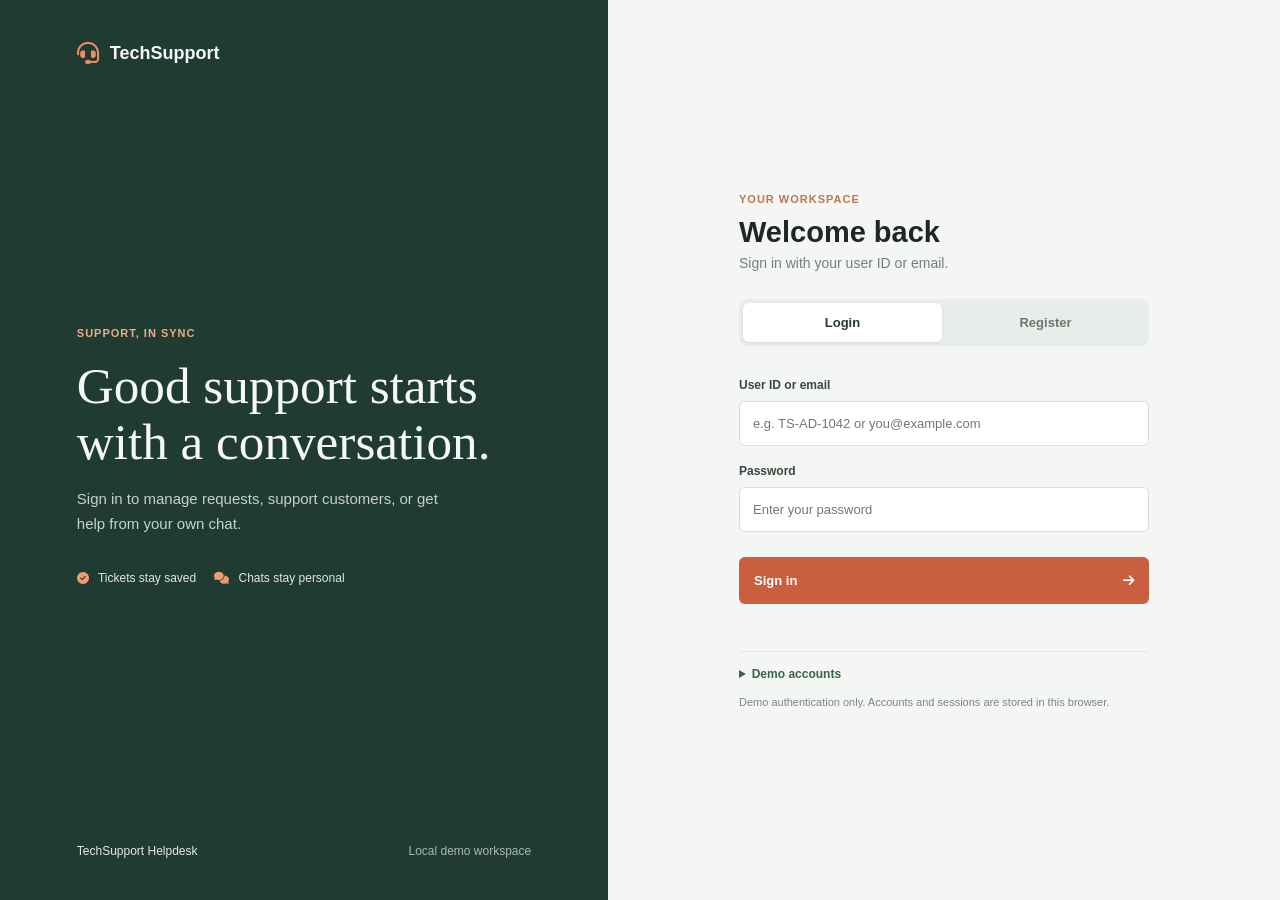
==== login.html @ 8e6c017f "Add files via upload" ====
<!DOCTYPE html>
<html lang="en">
<head>
    <meta charset="UTF-8">
    <meta name="viewport" content="width=device-width, initial-scale=1.0">
    <title>Sign in - TechSupport</title>
    <link rel="stylesheet" href="https://cdnjs.cloudflare.com/ajax/libs/font-awesome/6.5.0/css/all.min.css">
    <link rel="stylesheet" href="style.css">
</head>
<body class="auth-page">
    <main class="auth-layout">
        <section class="auth-intro">
            <a class="auth-brand" href="login.html"><i class="fa-solid fa-headset"></i> TechSupport</a>
            <div class="auth-intro-copy">
                <span class="auth-kicker">SUPPORT, IN SYNC</span>
                <h1>Good support starts with a conversation.</h1>
                <p>Sign in to manage requests, support customers, or get help from your own chat.</p>
                <div class="auth-stat-row">
                    <span><i class="fa-solid fa-circle-check"></i> Tickets stay saved</span>
                    <span><i class="fa-solid fa-comments"></i> Chats stay personal</span>
                </div>
            </div>
            <div class="auth-side-note">TechSupport Helpdesk <span>Local demo workspace</span></div>
        </section>

        <section class="auth-panel" aria-label="Account access">
            <div class="auth-form-wrap">
                <div class="auth-heading">
                    <span class="auth-kicker">YOUR WORKSPACE</span>
                    <h2 id="authTitle">Welcome back</h2>
                    <p id="authSubtitle">Sign in with your user ID or email.</p>
                </div>

                <div class="auth-tabs" role="tablist" aria-label="Account action">
                    <button type="button" class="auth-tab is-active" data-auth-mode="login" role="tab" aria-selected="true">Login</button>
                    <button type="button" class="auth-tab" data-auth-mode="register" role="tab" aria-selected="false">Register</button>
                </div>

                <form id="loginForm" class="auth-form">
                    <label for="loginIdentity">User ID or email</label>
                    <input id="loginIdentity" name="identity" autocomplete="username" placeholder="e.g. TS-AD-1042 or you@example.com" required>
                    <label for="loginPassword">Password</label>
                    <input id="loginPassword" name="password" type="password" autocomplete="current-password" placeholder="Enter your password" required>
                    <button class="auth-submit" type="submit">Sign in <i class="fa-solid fa-arrow-right"></i></button>
                </form>

                <form id="registerForm" class="auth-form" hidden>
                    <label for="registerName">Full name</label>
                    <input id="registerName" name="name" autocomplete="name" placeholder="Your name" required>
                    <label for="registerEmail">Email</label>
                    <input id="registerEmail" name="email" type="email" autocomplete="email" placeholder="you@example.com" required>
                    <label for="registerRole">Account role</label>
                    <select id="registerRole" name="role" required>
                        <option value="customer">Customer</option>
                        <option value="agent">Agent</option>
                        <option value="admin">Admin</option>
                    </select>
                    <label for="registerPassword">Password <span class="auth-hint">At least 6 characters</span></label>
                    <input id="registerPassword" name="password" type="password" autocomplete="new-password" minlength="6" placeholder="Create a password" required>
                    <button class="auth-submit" type="submit">Create account <i class="fa-solid fa-arrow-right"></i></button>
                </form>

                <p id="authFeedback" class="auth-feedback" role="status" aria-live="polite"></p>

                <details class="demo-access">
                    <summary>Demo accounts</summary>
                    <div class="demo-account-list">
                        <p><strong>Admin</strong><span>ID: TS-ADMIN · Password: admin123</span></p>
                        <p><strong>Agent</strong><span>ID: TS-AGENT · Password: agent123</span></p>
                        <p><strong>Customer</strong><span>ID: TS-CUSTOMER · Password: customer123</span></p>
                    </div>
                </details>
                <p class="auth-disclaimer">Demo authentication only. Accounts and sessions are stored in this browser.</p>
            </div>
        </section>
    </main>
    <script src="script.js"></script>
</body>
</html>
---- style.css ----
/* ================================
   BASIC RESET
================================ */

* {
    margin: 0;
    padding: 0;
    box-sizing: border-box;
}

body {
    font-family: Arial, Helvetica, sans-serif;
    background: #f7f8fa;
    color: #222;
}


/* ================================
   SIDEBAR
================================ */

.sidebar {
    position: fixed;
    left: 0;
    top: 0;
    width: 250px;
    height: 100vh;
    background: #ffffff;
    border-right: 1px solid #eeeeee;
    padding: 22px 15px;
    z-index: 1000;
}

.logo {
    display: flex;
    align-items: center;
    gap: 12px;
    padding: 5px 12px 28px;
    color: #dc2626;
    font-size: 21px;
    font-weight: bold;
}

.logo i {
    font-size: 27px;
}

.menu-title {
    font-size: 11px;
    color: #999;
    font-weight: bold;
    letter-spacing: 1px;
    padding: 12px 14px;
}

.sidebar-menu,
.sidebar .menu {
    list-style: none;
    padding: 0;
}

.sidebar-menu li,
.sidebar .menu li {
    margin: 5px 0;
}

.sidebar-menu li a,
.sidebar .menu li a,
.sidebar > a,
.sidebar-bottom a {
    text-decoration: none;
    color: #555;
    display: flex;
    align-items: center;
    gap: 13px;
    padding: 12px 14px;
    border-radius: 9px;
    font-size: 14px;
    transition: 0.3s;
}

.sidebar-menu li a i,
.sidebar .menu li a i,
.sidebar > a i,
.sidebar-bottom a i {
    width: 20px;
    text-align: center;
}

.sidebar-menu li a:hover,
.sidebar .menu li a:hover,
.sidebar > a:hover {
    background: #fee2e2;
    color: #dc2626;
}

.sidebar-menu li.active a,
.sidebar .menu li.active a,
.sidebar > a.active {
    background: #dc2626;
    color: white;
    box-shadow: 0 5px 15px rgba(220, 38, 38, 0.2);
}

.sidebar-bottom {
    position: absolute;
    bottom: 25px;
    left: 15px;
    right: 15px;
}

.sidebar-bottom a:hover {
    color: #dc2626;
    background: #fee2e2;
}

/* ================================
   MAIN CONTENT
================================ */

.main-content {
    margin-left: 250px;
    min-height: 100vh;
}


/* ================================
   TOP BAR
================================ */

.topbar {
    height: 82px;
    background: white;
    border-bottom: 1px solid #eeeeee;
    display: flex;
    justify-content: space-between;
    align-items: center;
    padding: 0 30px;
    position: sticky;
    top: 0;
    z-index: 100;
}

.page-title h1 {
    font-size: 25px;
    margin-bottom: 4px;
}

.page-title p {
    font-size: 13px;
    color: #888;
}

.topbar-right {
    display: flex;
    align-items: center;
    gap: 20px;
}

.topbar-actions {
    display: flex;
    align-items: center;
    justify-content: flex-end;
    gap: 18px;
    margin-left: auto;
}


/* Search */

.search-box {
    width: 210px;
    height: 40px;
    background: #f6f6f6;
    border-radius: 8px;
    display: flex;
    align-items: center;
    padding: 0 12px;
}

.search-box i {
    color: #999;
    font-size: 14px;
}

.search-box input {
    border: none;
    outline: none;
    background: transparent;
    width: 100%;
    padding-left: 8px;
}


/* Notification */

.notification {
    border: none;
    background: #f7f7f7;
    width: 40px;
    height: 40px;
    border-radius: 50%;
    cursor: pointer;
    position: relative;
}

.notification i {
    color: #555;
}

.notification span {
    position: absolute;
    top: -3px;
    right: -2px;
    background: #dc2626;
    color: white;
    font-size: 9px;
    width: 16px;
    height: 16px;
    border-radius: 50%;
    display: flex;
    align-items: center;
    justify-content: center;
}


/* Profile */

.profile {
    display: flex;
    align-items: center;
    gap: 10px;
}

.profile-image {
    width: 40px;
    height: 40px;
    background: #fee2e2;
    color: #dc2626;
    border-radius: 50%;
    display: flex;
    align-items: center;
    justify-content: center;
    font-weight: bold;
}

.profile-info {
    display: flex;
    flex-direction: column;
    gap: 3px;
}

.profile-info strong {
    font-size: 13px;
}

.profile-info small {
    color: #999;
}


/* ================================
   DASHBOARD
================================ */

.dashboard {
    padding: 28px 30px;
}


/* ================================
   WELCOME BANNER
================================ */

.welcome-banner {
    background: linear-gradient(135deg, #dc2626, #ef4444);
    border-radius: 15px;
    padding: 28px 30px;
    color: white;
    display: flex;
    justify-content: space-between;
    align-items: center;
    margin-bottom: 25px;
    overflow: hidden;
}

.welcome-banner h2 {
    font-size: 23px;
    margin-bottom: 8px;
}

.welcome-banner p {
    font-size: 14px;
    opacity: 0.9;
    margin-bottom: 20px;
}

.primary-btn {
    border: none;
    background: white;
    color: #dc2626;
    padding: 11px 17px;
    border-radius: 7px;
    font-weight: bold;
    cursor: pointer;
    transition: 0.3s;
}

.primary-btn:hover {
    transform: translateY(-2px);
    box-shadow: 0 5px 15px rgba(0, 0, 0, 0.15);
}

.banner-icon {
    font-size: 90px;
    opacity: 0.15;
    padding-right: 30px;
}


/* ================================
   STATISTICS CARDS
================================ */

.stats-grid {
    display: grid;
    grid-template-columns: repeat(4, 1fr);
    gap: 18px;
    margin-bottom: 25px;
}

.stat-card {
    background: white;
    border: 1px solid #eeeeee;
    border-radius: 12px;
    padding: 20px;
    display: flex;
    align-items: center;
    gap: 15px;
    transition: 0.3s;
}

.stat-card:hover {
    transform: translateY(-3px);
    box-shadow: 0 8px 20px rgba(0, 0, 0, 0.06);
}

.stat-icon {
    width: 48px;
    height: 48px;
    border-radius: 10px;
    display: flex;
    align-items: center;
    justify-content: center;
    font-size: 19px;
}

.stat-icon.red {
    background: #fee2e2;
    color: #dc2626;
}

.stat-icon.orange {
    background: #fff1e6;
    color: #f97316;
}

.stat-icon.green {
    background: #dcfce7;
    color: #16a34a;
}

.stat-icon.blue {
    background: #dbeafe;
    color: #2563eb;
}

.stat-card p {
    color: #888;
    font-size: 12px;
    margin-bottom: 5px;
}

.stat-card h3 {
    font-size: 23px;
    margin-bottom: 5px;
}

.positive {
    font-size: 10px;
    color: #16a34a;
}


/* ================================
   DASHBOARD GRID
================================ */

.dashboard-grid {
    display: grid;
    grid-template-columns: minmax(0, 1.45fr) minmax(340px, 1fr);
    gap: 20px;
    margin-bottom: 20px;
}

.bottom-grid {
    display: grid;
    grid-template-columns: repeat(2, minmax(0, 1fr));
    gap: 20px;
}


/* ================================
   CARDS
================================ */

.dashboard-card {
    min-width: 0;
    background: white;
    border: 1px solid #eeeeee;
    border-radius: 12px;
    padding: 20px;
}

.card-header {
    display: flex;
    justify-content: space-between;
    align-items: flex-start;
    margin-bottom: 20px;
}

.card-header h3 {
    font-size: 17px;
    margin-bottom: 5px;
}

.card-header p {
    color: #999;
    font-size: 12px;
}

.card-header a {
    color: #dc2626;
    text-decoration: none;
    font-size: 12px;
    font-weight: bold;
}


/* ================================
   TABLE
================================ */

.table-container {
    overflow-x: auto;
}

table {
    width: 100%;
    border-collapse: collapse;
    min-width: 600px;
}

thead {
    background: #fff7f7;
}

th {
    color: #777;
    font-size: 11px;
    text-align: left;
    padding: 12px;
}

td {
    padding: 13px 12px;
    border-bottom: 1px solid #f1f1f1;
    font-size: 12px;
}

td:first-child {
    color: #dc2626;
    font-weight: bold;
}


/* ================================
   PRIORITY
================================ */

.priority,
.status {
    padding: 5px 9px;
    border-radius: 20px;
    font-size: 10px;
    font-weight: bold;
}

.priority.high {
    background: #fee2e2;
    color: #dc2626;
}

.priority.medium {
    background: #fef3c7;
    color: #b45309;
}

.priority.critical {
    background: #fecaca;
    color: #991b1b;
}

.priority.low {
    background: #dcfce7;
    color: #15803d;
}


/* ================================
   STATUS
================================ */

.status.new {
    background: #dbeafe;
    color: #2563eb;
}

.status.progress {
    background: #fff1e6;
    color: #ea580c;
}

.status.waiting {
    background: #fef3c7;
    color: #a16207;
}

.status.resolved {
    background: #dcfce7;
    color: #15803d;
}


/* ================================
   TICKET SUMMARY
================================ */

.summary {
    margin-top: 10px;
}

.summary-item {
    display: flex;
    justify-content: space-between;
    align-items: center;
    font-size: 12px;
    margin-bottom: 8px;
}

.summary-item span {
    color: #666;
}

.summary-item i {
    font-size: 7px;
    color: #dc2626;
    margin-right: 5px;
}

.summary-item strong {
    font-size: 12px;
}

.progress-bar {
    width: 100%;
    height: 7px;
    background: #f1f1f1;
    border-radius: 10px;
    margin-bottom: 18px;
    overflow: hidden;
}

.progress {
    height: 100%;
    border-radius: 10px;
}

.new-progress {
    width: 20%;
    background: #2563eb;
}

.progress-work {
    width: 35%;
    background: #f97316;
}

.progress-wait {
    width: 18%;
    background: #eab308;
}

.progress-resolved {
    width: 80%;
    background: #16a34a;
}


/* ================================
   QUICK ACTIONS
================================ */

.quick-actions {
    display: grid;
    grid-template-columns: repeat(4, 1fr);
    gap: 12px;
}

.quick-actions button {
    background: #fff7f7;
    border: 1px solid #fee2e2;
    border-radius: 9px;
    padding: 17px 10px;
    cursor: pointer;
    color: #444;
    transition: 0.3s;
}

.quick-actions button i {
    display: block;
    color: #dc2626;
    font-size: 19px;
    margin-bottom: 9px;
}

.quick-actions button span {
    font-size: 11px;
}

.quick-actions button:hover {
    background: #dc2626;
    color: white;
    transform: translateY(-2px);
}

.quick-actions button:hover i {
    color: white;
}


/* ================================
   PERFORMANCE
================================ */

.performance {
    display: flex;
    flex-direction: column;
    gap: 15px;
}

.performance-item {
    display: flex;
    justify-content: space-between;
    align-items: center;
    padding-bottom: 12px;
    border-bottom: 1px solid #eeeeee;
}

.performance-item span {
    color: #777;
    font-size: 12px;
}

.performance-item strong {
    color: #dc2626;
    font-size: 17px;
}


/* ================================
   RESPONSIVE DESIGN
================================ */

@media (max-width: 1100px) {

    .stats-grid {
        grid-template-columns: repeat(2, 1fr);
    }

    .dashboard-grid {
        grid-template-columns: 1fr;
    }

    .bottom-grid {
        grid-template-columns: 1fr;
    }
}


@media (max-width: 800px) {

    .sidebar {
        width: 70px;
        padding: 20px 8px;
    }

    .logo span,
    .menu-title,
    .sidebar-menu span,
    .sidebar .menu span,
    .sidebar-bottom span {
        display: none;
    }

    .sidebar-menu span,
    .sidebar .menu span,
    .sidebar-bottom span { display: none; }

    .sidebar > a {
        justify-content: center;
        padding: 13px;
        font-size: 0;
    }

    .sidebar > a i { font-size: 14px; }

    .logo {
        justify-content: center;
        padding: 5px 0 25px;
    }

    .sidebar-menu li a,
    .sidebar .menu li a,
    .sidebar-bottom a {
        justify-content: center;
        padding: 13px;
    }

    .main-content {
        margin-left: 70px;
    }

    .topbar {
        padding: 0 15px;
    }

    .profile-info {
        display: none;
    }

    .search-box {
        width: 150px;
    }

    .dashboard {
        padding: 20px 15px;
    }

    .welcome-banner {
        padding: 22px;
    }

    .banner-icon {
        display: none;
    }
}


@media (max-width: 600px) {

    .topbar {
        height: auto;
        padding: 15px;
        gap: 10px;
        flex-wrap: wrap;
    }

    .topbar-right {
        width: 100%;
    }

    .search-box {
        flex: 1;
    }

    .stats-grid {
        grid-template-columns: 1fr;
    }

    .welcome-banner h2 {
        font-size: 19px;
    }

    .quick-actions {
        grid-template-columns: repeat(2, 1fr);
    }
}
/* CREATE TICKET POPUP */

.ticket-modal {
    position: fixed;
    top: 0;
    left: 0;
    width: 100%;
    height: 100%;

    background: rgba(0, 0, 0, 0.5);

    display: flex;
    justify-content: center;
    align-items: center;

    z-index: 9999;
}

.ticket-box {
    background: white;
    width: 650px;
    max-width: 90%;
    max-height: 90vh;

    overflow-y: auto;

    padding: 25px;
    border-radius: 15px;

    box-shadow: 0 15px 40px rgba(0, 0, 0, 0.25);
}

.ticket-header {
    display: flex;
    justify-content: space-between;
    align-items: center;

    margin-bottom: 20px;
}

.ticket-header h2 {
    margin: 0;
    color: #222;
}

.ticket-header p {
    margin-top: 5px;
    color: #888;
    font-size: 13px;
}

.close-btn {
    width: 35px;
    height: 35px;

    border: none;
    border-radius: 50%;

    background: #fee2e2;
    color: #dc2626;

    font-size: 22px;
    cursor: pointer;
}

.form-row {
    display: grid;
    grid-template-columns: 1fr 1fr;
    gap: 15px;
}

.form-group {
    margin-bottom: 16px;
}

.form-group label {
    display: block;

    margin-bottom: 6px;

    font-size: 13px;
    font-weight: bold;
    color: #444;
}

.form-group input,
.form-group select,
.form-group textarea {
    width: 100%;

    padding: 11px;

    border: 1px solid #ddd;
    border-radius: 7px;

    font-family: Arial, sans-serif;
    font-size: 13px;

    outline: none;
}

.form-group input:focus,
.form-group select:focus,
.form-group textarea:focus {
    border-color: #dc2626;
}

.form-group textarea {
    resize: vertical;
}

.form-actions {
    display: flex;
    justify-content: flex-end;
    gap: 10px;
}

.cancel-btn {
    border: none;
    background: #eee;

    padding: 11px 18px;
    border-radius: 7px;

    cursor: pointer;
}

.submit-btn {
    border: none;
    background: #dc2626;
    color: white;

    padding: 11px 18px;
    border-radius: 7px;

    cursor: pointer;
    font-weight: bold;
}

.submit-btn:hover {
    background: #b91c1c;
}

@media (max-width: 600px) {

    .form-row {
        grid-template-columns: 1fr;
    }

    .ticket-box {
        padding: 18px;
    }
}
/* ============================= */
/* TICKETS PAGE FIX */
/* ============================= */

/* Topbar */

.topbar {
    display: flex;
    justify-content: space-between;
    align-items: center;
    margin-bottom: 25px;
}

.topbar h2 {
    margin: 0;
    font-size: 28px;
}

.topbar h1 {
    margin: 0 0 4px;
    font-size: 25px;
    font-weight: 600;
}

.topbar p {
    margin-top: 5px;
    color: #777;
}


/* Create Ticket Button */

.create-ticket-btn {
    background: #e63946;
    color: white;
    border: none;
    padding: 12px 20px;
    border-radius: 8px;
    cursor: pointer;
    font-size: 14px;
    font-weight: 600;
}

.create-ticket-btn:hover {
    background: #c92f3b;
}


/* Ticket Table */

.table-container {
    width: 100%;
    overflow-x: auto;
}

.table-container table {
    width: 100%;
    min-width: 850px;
    border-collapse: collapse;
}

.table-container th {
    text-align: left;
    padding: 15px;
    color: #666;
    font-size: 13px;
    border-bottom: 1px solid #eee;
}

.table-container td {
    padding: 16px 15px;
    border-bottom: 1px solid #eee;
    font-size: 14px;
}

.table-container tbody tr:hover {
    background: #fafafa;
}


/* Priority */

.priority {
    font-weight: 600;
}

.priority.critical {
    color: #d00000;
}

.priority.high {
    color: #e63946;
}

.priority.medium {
    color: #e6a700;
}

.priority.low {
    color: #3498db;
}

.priority.informational {
    color: #777;
}


/* Status */

.status {
    font-weight: 600;
}

.status.new {
    color: #2980b9;
}

.status.in-progress {
    color: #e67e22;
}

.status.resolved {
    color: #27ae60;
}


/* Filter */

#statusFilter {
    padding: 9px 12px;
    border: 1px solid #ddd;
    border-radius: 6px;
    background: white;
    cursor: pointer;
}
/* Ticket Actions */

.ticket-actions {
    display: flex;
    gap: 7px;
}

.ticket-actions button {
    width: 32px;
    height: 32px;
    border: none;
    border-radius: 6px;
    cursor: pointer;
    background: #f5f5f5;
    transition: 0.2s;
}

.view-btn {
    color: #3498db;
}

.status-btn {
    color: #e67e22;
}

.delete-btn {
    color: #e63946;
}

.ticket-actions button:hover {
    transform: translateY(-2px);
    background: #eeeeee;
}
/* ============================= */
/* LIVE CHAT */
/* ============================= */

.chat-agent {
    display: inline-flex;
    align-items: center;
    gap: 7px;
    padding: 8px 11px;
    border: 1px solid #dce9df;
    border-radius: 6px;
    background: #f5faf6;
    color: #27ae60;
    font-size: 12px;
    font-weight: 600;
    line-height: 1;
    white-space: nowrap;
}

.chat-agent i {
    font-size: 8px;
}


/* Main Chat */

.chat-container {
    display: flex;
    height: 650px;
    background: white;
    border-radius: 12px;
    overflow: hidden;
    box-shadow: 0 3px 15px rgba(0, 0, 0, 0.06);
}


/* Users */

.chat-users {
    width: 280px;
    border-right: 1px solid #eee;
    background: #fafafa;
    overflow-y: auto;
}

.chat-users-header {
    padding: 20px;
    border-bottom: 1px solid #eee;
}

.chat-users-header h3 {
    margin: 0;
}


.chat-user {
    display: flex;
    align-items: center;
    gap: 12px;
    padding: 16px;
    cursor: pointer;
    border-bottom: 1px solid #eee;
}

.chat-user:hover {
    background: #fff0f0;
}

.active-user {
    background: #ffe9e9;
    border-left: 4px solid #e63946;
}


/* Avatar */

.user-avatar {
    width: 42px;
    height: 42px;
    border-radius: 50%;
    background: #e63946;
    color: white;
    display: flex;
    align-items: center;
    justify-content: center;
    font-weight: bold;
}

.chat-user p {
    margin: 4px 0 0;
    color: #777;
    font-size: 13px;
    overflow: hidden;
    text-overflow: ellipsis;
    white-space: nowrap;
}

.chat-user > div:last-child {
    min-width: 0;
}

.chat-user p.has-unread {
    color: #e63946;
    font-weight: 600;
}


/* Chat Window */

.chat-window {
    flex: 1;
    display: flex;
    flex-direction: column;
}

.chat-header {
    padding: 15px 20px;
    border-bottom: 1px solid #eee;
}

.chat-person {
    display: flex;
    align-items: center;
    gap: 12px;
}

.chat-person p {
    margin: 4px 0 0;
    color: #27ae60;
    font-size: 13px;
}

.ai-agent-badge {
    display: inline-block;
    margin-left: 8px;
    padding: 3px 7px;
    border-radius: 10px;
    background: #e8f7ee;
    color: #218c50;
    font-size: 10px;
    font-weight: 600;
}

.online-dot {
    display: inline-block;
    width: 7px;
    height: 7px;
    background: #27ae60;
    border-radius: 50%;
}


/* Messages */

.messages {
    flex: 1;
    padding: 25px;
    overflow-y: auto;
    background: #f8f9fa;
}

.chat-empty-state {
    margin: 0;
    color: #777;
    text-align: center;
}

.chat-customer-mode .chat-users {
    display: none;
}

.chat-customer-mode .chat-window {
    min-width: 0;
}

.current-user-chip {
    display: flex;
    align-items: center;
    gap: 9px;
    padding: 7px 11px;
    border: 1px solid #e7e9e8;
    border-radius: 8px;
    background: #fff;
    font-size: 12px;
}

.current-user-chip strong {
    color: #222;
}

.current-user-chip span {
    color: #728078;
    text-transform: capitalize;
}

.chat-customer-mode .chat-input-area {
    border-top-color: #e1e8e4;
}

/* Authentication */

.auth-page {
    min-height: 100vh;
    background: #f4f6f3;
    color: #1d2823;
}

.auth-layout {
    min-height: 100vh;
    display: grid;
    grid-template-columns: minmax(340px, 0.95fr) minmax(420px, 1.05fr);
}

.auth-intro {
    display: flex;
    flex-direction: column;
    justify-content: space-between;
    min-height: 100vh;
    padding: 42px clamp(32px, 6vw, 92px);
    color: #f5f7f2;
    background: #203c32;
}

.auth-brand {
    display: inline-flex;
    align-items: center;
    gap: 11px;
    width: fit-content;
    color: inherit;
    font-size: 18px;
    font-weight: 700;
    text-decoration: none;
}

.auth-brand i {
    color: #ef8a61;
    font-size: 22px;
}

.auth-intro-copy {
    max-width: 490px;
    padding: 60px 0;
}

.auth-kicker {
    color: #be7655;
    font-size: 11px;
    font-weight: 700;
    letter-spacing: 1px;
}

.auth-intro .auth-kicker {
    color: #edab88;
}

.auth-intro h1 {
    margin: 17px 0;
    font-family: Georgia, "Times New Roman", serif;
    font-size: clamp(38px, 4vw, 58px);
    font-weight: 500;
    line-height: 1.08;
}

.auth-intro-copy > p {
    max-width: 390px;
    color: #c6d2cb;
    font-size: 15px;
    line-height: 1.7;
}

.auth-stat-row {
    display: flex;
    flex-wrap: wrap;
    gap: 18px;
    margin-top: 34px;
    color: #e0e8e3;
    font-size: 12px;
}

.auth-stat-row i {
    margin-right: 6px;
    color: #ef9b70;
}

.auth-side-note {
    display: flex;
    justify-content: space-between;
    gap: 18px;
    color: #e3e9e5;
    font-size: 12px;
}

.auth-side-note span {
    color: #a9b9b0;
}

.auth-panel {
    display: flex;
    justify-content: center;
    align-items: center;
    padding: 48px 30px;
}

.auth-form-wrap {
    width: min(100%, 410px);
}

.auth-heading h2 {
    margin: 9px 0 6px;
    font-size: 29px;
}

.auth-heading p {
    color: #738078;
    font-size: 14px;
}

.auth-tabs {
    display: grid;
    grid-template-columns: 1fr 1fr;
    gap: 4px;
    margin: 28px 0 23px;
    padding: 4px;
    border-radius: 8px;
    background: #e9ede9;
}

.auth-tab {
    min-height: 39px;
    border: 0;
    border-radius: 6px;
    background: transparent;
    color: #69776e;
    font: inherit;
    font-size: 13px;
    font-weight: 600;
    cursor: pointer;
}

.auth-tab.is-active {
    background: #fff;
    color: #203c32;
    box-shadow: 0 1px 3px rgba(20, 40, 30, 0.1);
}

.auth-form {
    display: grid;
    gap: 9px;
}

.auth-form[hidden] {
    display: none;
}

.auth-form label {
    margin-top: 9px;
    color: #39483f;
    font-size: 12px;
    font-weight: 600;
}

.auth-hint {
    float: right;
    color: #829087;
    font-size: 11px;
    font-weight: 400;
}

.auth-form input,
.auth-form select {
    width: 100%;
    min-height: 45px;
    padding: 0 13px;
    border: 1px solid #d9dfda;
    border-radius: 6px;
    outline: none;
    background: #fff;
    color: #202b25;
    font: inherit;
    font-size: 13px;
}

.auth-form input:focus,
.auth-form select:focus {
    border-color: #4d7660;
    box-shadow: 0 0 0 3px rgba(77, 118, 96, 0.13);
}

.auth-submit {
    display: flex;
    align-items: center;
    justify-content: space-between;
    min-height: 47px;
    margin-top: 16px;
    padding: 0 15px;
    border: 0;
    border-radius: 6px;
    background: #c95f3f;
    color: #fff;
    font: inherit;
    font-size: 13px;
    font-weight: 700;
    cursor: pointer;
}

.auth-submit:hover {
    background: #b64f33;
}

.auth-feedback {
    min-height: 20px;
    margin-top: 10px;
    color: #b74632;
    font-size: 12px;
    line-height: 1.5;
}

.auth-feedback.is-success {
    color: #32714c;
}

.demo-access {
    margin-top: 17px;
    padding-top: 15px;
    border-top: 1px solid #e3e8e4;
    color: #46554c;
    font-size: 12px;
}

.demo-access summary {
    width: fit-content;
    color: #39634c;
    font-weight: 700;
    cursor: pointer;
}

.demo-account-list {
    display: grid;
    gap: 7px;
    margin-top: 12px;
}

.demo-account-list p {
    display: grid;
    gap: 3px;
}

.demo-account-list span,
.auth-disclaimer {
    color: #7a877f;
    font-size: 11px;
}

.auth-disclaimer {
    margin-top: 13px;
    line-height: 1.5;
}

.customer-portal-page {
    background: #f4f6f3;
}

.customer-portal-logo {
    text-decoration: none;
}

.customer-portal-main {
    min-height: 100vh;
}

.customer-portal-topbar {
    padding: 0 34px;
}

.customer-portal-topbar h1 {
    margin: 0 0 4px;
    font-size: 23px;
}

.customer-portal-topbar p {
    color: #78847d;
    font-size: 12px;
}

.customer-portal-profile .profile-image {
    background: #e5eee7;
    color: #2c6848;
}

.customer-portal-content {
    width: min(1200px, 100%);
    margin: 0 auto;
    padding: 30px 34px 48px;
}

.portal-welcome {
    display: flex;
    align-items: center;
    justify-content: space-between;
    gap: 24px;
    padding: 25px 28px;
    border-left: 4px solid #d56b47;
    background: #fff;
}

.portal-welcome h2 {
    margin: 8px 0 5px;
    font-family: Georgia, "Times New Roman", serif;
    font-size: 28px;
    font-weight: 500;
}

.portal-welcome p {
    color: #718077;
    font-size: 13px;
}

.portal-chat-link,
.portal-submit {
    display: inline-flex;
    align-items: center;
    justify-content: center;
    gap: 9px;
    min-height: 42px;
    padding: 0 15px;
    border: 0;
    border-radius: 6px;
    background: #c95f3f;
    color: #fff;
    font: inherit;
    font-size: 12px;
    font-weight: 700;
    text-decoration: none;
    cursor: pointer;
}

.portal-chat-link:hover,
.portal-submit:hover {
    background: #b64f33;
}

.portal-stats {
    display: grid;
    grid-template-columns: repeat(3, minmax(0, 1fr));
    gap: 14px;
    margin: 18px 0 26px;
}

.portal-stat {
    position: relative;
    display: grid;
    gap: 12px;
    min-height: 105px;
    padding: 17px 19px;
    border: 1px solid #e5e9e5;
    border-radius: 7px;
    background: #fff;
}

.portal-stat span {
    color: #77847b;
    font-size: 12px;
}

.portal-stat strong {
    font-size: 25px;
    line-height: 1;
}

.portal-stat i {
    position: absolute;
    top: 18px;
    right: 19px;
    color: #b8c8bd;
    font-size: 17px;
}

.portal-section {
    min-width: 0;
    padding: 21px;
    border: 1px solid #e5e9e5;
    border-radius: 7px;
    background: #fff;
    scroll-margin-top: 100px;
}

.portal-section-heading {
    display: flex;
    align-items: center;
    justify-content: space-between;
    margin-bottom: 17px;
}

.portal-section-heading h2 {
    margin: 0 0 4px;
    font-size: 16px;
}

.portal-section-heading p {
    color: #829087;
    font-size: 11px;
}

.portal-table-wrap {
    overflow-x: auto;
}

.portal-table {
    width: 100%;
    border-collapse: collapse;
    text-align: left;
}

.portal-table th,
.portal-table td {
    padding: 12px 10px;
    border-bottom: 1px solid #edf0ed;
    font-size: 12px;
    white-space: nowrap;
}

.portal-table th {
    color: #748178;
    font-size: 10px;
    font-weight: 700;
    text-transform: uppercase;
}

.portal-table td:first-child {
    color: #2c6848;
    font-weight: 700;
}

.portal-empty {
    padding: 20px 0 3px;
    color: #7a877f;
    font-size: 12px;
}

.portal-lower-grid {
    display: grid;
    grid-template-columns: minmax(0, 1.1fr) minmax(270px, 0.9fr);
    align-items: start;
    gap: 18px;
    margin-top: 18px;
}

.portal-feedback-form {
    display: grid;
    gap: 8px;
}

.portal-feedback-form label {
    margin-top: 5px;
    color: #46564b;
    font-size: 11px;
    font-weight: 700;
}

.portal-feedback-form select,
.portal-feedback-form input,
.portal-feedback-form textarea {
    width: 100%;
    padding: 10px 11px;
    border: 1px solid #dce3dd;
    border-radius: 5px;
    background: #fff;
    color: #27352c;
    font: inherit;
    font-size: 12px;
}

.portal-feedback-form textarea {
    resize: vertical;
}

.portal-ticket-form {
    grid-template-columns: repeat(2, minmax(0, 1fr));
    column-gap: 16px;
}

.portal-ticket-form label[for="customerTicketSubject"],
.portal-ticket-form #customerTicketSubject,
.portal-ticket-form label[for="customerTicketDescription"],
.portal-ticket-form #customerTicketDescription,
.portal-ticket-form .portal-submit,
.portal-ticket-form .portal-feedback-status {
    grid-column: 1 / -1;
}

.portal-ticket-form .portal-feedback-status {
    margin: 0;
}

.portal-submit {
    justify-self: start;
    margin-top: 6px;
}

.portal-feedback-status {
    min-height: 16px;
    color: #32714c;
    font-size: 11px;
}

.portal-feedback-history {
    margin-top: 14px;
    padding-top: 14px;
    border-top: 1px solid #edf0ed;
}

.portal-feedback-history h3 {
    margin: 0 0 9px;
    font-size: 12px;
}

.portal-feedback-item {
    padding: 9px 0;
    border-bottom: 1px solid #edf0ed;
}

.portal-feedback-item p {
    color: #59685e;
    font-size: 11px;
    line-height: 1.5;
    overflow-wrap: anywhere;
}

.portal-feedback-item span {
    display: block;
    margin-top: 4px;
    color: #8b968f;
    font-size: 10px;
}

.portal-profile-details {
    margin: 0;
}

.portal-profile-details div {
    display: grid;
    grid-template-columns: 100px minmax(0, 1fr);
    gap: 10px;
    padding: 12px 0;
    border-bottom: 1px solid #edf0ed;
}

.portal-profile-details dt {
    color: #829087;
    font-size: 11px;
}

.portal-profile-details dd {
    margin: 0;
    color: #2d3c32;
    font-size: 12px;
    overflow-wrap: anywhere;
}

.portal-knowledge-link {
    display: flex;
    align-items: center;
    gap: 12px;
    margin-top: 20px;
    padding: 13px;
    border-radius: 6px;
    background: #eef4ef;
    color: #34664b;
    text-decoration: none;
}

.portal-knowledge-link > span {
    display: grid;
    flex: 1;
    gap: 3px;
}

.portal-knowledge-link strong {
    font-size: 12px;
}

.portal-knowledge-link small {
    color: #75857a;
    font-size: 10px;
}

@media (max-width: 850px) {
    .customer-portal-main {
        margin-left: 0;
        padding-top: 72px;
    }

    .customer-portal-page .sidebar {
        right: 0;
        width: auto;
        height: 62px;
        padding: 8px 12px;
        overflow-x: auto;
        overflow-y: hidden;
        border-right: 0;
        border-bottom: 1px solid #e8ece8;
    }

    .customer-portal-logo,
    .customer-portal-page .menu-title,
    .customer-portal-page .sidebar-bottom {
        display: none;
    }

    .customer-portal-menu {
        display: flex;
        width: max-content;
        gap: 4px;
    }

    .customer-portal-menu li {
        margin: 0 !important;
    }

    .customer-portal-menu a {
        gap: 7px !important;
        padding: 11px 9px !important;
        white-space: nowrap;
        font-size: 11px !important;
    }

    .customer-portal-menu a i {
        width: auto !important;
    }
}

@media (max-width: 620px) {
    .customer-portal-topbar {
        height: auto;
        min-height: 74px;
        padding: 12px 16px;
    }

    .customer-portal-topbar h1 {
        font-size: 19px;
    }

    .customer-portal-profile .profile-info {
        display: none;
    }

    .customer-portal-content {
        padding: 18px 14px 30px;
    }

    .portal-welcome {
        align-items: flex-start;
        flex-direction: column;
        padding: 20px;
    }

    .portal-welcome h2 {
        font-size: 24px;
    }

    .portal-stats {
        gap: 8px;
    }

    .portal-stat {
        min-height: 93px;
        padding: 13px 11px;
    }

    .portal-stat span {
        font-size: 10px;
    }

    .portal-stat strong {
        font-size: 21px;
    }

    .portal-stat i {
        top: 13px;
        right: 11px;
        font-size: 14px;
    }

    .portal-section {
        padding: 16px 13px;
    }

    .portal-lower-grid {
        grid-template-columns: minmax(0, 1fr);
    }

    .portal-ticket-form {
        grid-template-columns: minmax(0, 1fr);
    }

    .portal-ticket-form > * {
        grid-column: 1 / -1;
    }
}

@media (max-width: 760px) {
    .auth-layout {
        grid-template-columns: 1fr;
    }

    .auth-intro {
        min-height: auto;
        padding: 25px 24px 22px;
    }

    .auth-intro-copy {
        padding: 46px 0 27px;
    }

    .auth-intro h1 {
        max-width: 470px;
        font-size: 39px;
    }

    .auth-stat-row,
    .auth-side-note {
        display: none;
    }

    .auth-panel {
        align-items: flex-start;
        padding: 33px 24px 45px;
    }
}

.message {
    position: relative;
    max-width: 65%;
    padding: 12px 15px;
    margin-bottom: 15px;
    border-radius: 12px;
}

.message p {
    margin: 0;
    line-height: 1.5;
}

.message span {
    display: block;
    font-size: 11px;
    margin-top: 6px;
    opacity: 0.7;
}

.message-delete {
    position: absolute;
    top: 5px;
    right: 6px;
    display: none;
    align-items: center;
    gap: 5px;
    padding: 5px 7px;
    border: 0;
    border-radius: 5px;
    background: rgba(255, 255, 255, 0.94);
    color: #a52f2f;
    font: inherit;
    font-size: 11px;
    cursor: pointer;
}

.message.is-selected .message-delete {
    display: inline-flex;
}

.message-delete:hover,
.message-delete:focus-visible {
    background: #fff;
    color: #751f1f;
    outline: 2px solid rgba(117, 31, 31, 0.2);
}

.customer-message {
    background: white;
    margin-right: auto;
    border: 1px solid #eee;
}

.agent-message {
    background: #e63946;
    color: white;
    margin-left: auto;
}


/* Input */

.chat-input-area {
    display: flex;
    gap: 10px;
    padding: 15px;
    border-top: 1px solid #eee;
    background: white;
}

.chat-input-area input {
    flex: 1;
    padding: 12px 15px;
    border: 1px solid #ddd;
    border-radius: 8px;
    outline: none;
}

.chat-input-area input:focus {
    border-color: #e63946;
}

.chat-input-area input:disabled,
.chat-input-area button:disabled {
    cursor: not-allowed;
    opacity: 0.65;
}

.chat-input-area button {
    width: 48px;
    border: none;
    border-radius: 8px;
    background: #e63946;
    color: white;
    cursor: pointer;
}

.chat-input-area button:hover {
    background: #c92f3b;
}

.notification-toast {
    position: fixed;
    top: 96px;
    right: 30px;
    z-index: 2000;
    display: flex;
    flex-direction: column;
    gap: 5px;
    min-width: 245px;
    padding: 14px 16px;
    background: white;
    border: 1px solid #f0d5d5;
    border-left: 4px solid #dc2626;
    border-radius: 8px;
    box-shadow: 0 8px 24px rgba(0, 0, 0, 0.12);
}

.notification-toast strong {
    color: #222;
    font-size: 13px;
}

.notification-toast span {
    color: #777;
    font-size: 12px;
}


/* Mobile */

@media (max-width: 768px) {

    .chat-users {
        width: 220px;
    }

    .message {
        max-width: 80%;
    }
}
/* ================================
   KNOWLEDGE BASE
================================ */

.knowledge-search {
    margin: 25px 0;
    width: 100%;
    max-width: 650px;
    position: relative;
}

.knowledge-search i {
    position: absolute;
    left: 18px;
    top: 50%;
    transform: translateY(-50%);
    color: #777;
}

.knowledge-search input {
    width: 100%;
    padding: 14px 20px 14px 48px;
    border: 1px solid #ddd;
    border-radius: 10px;
    font-size: 15px;
    outline: none;
    box-sizing: border-box;
}

.knowledge-search input:focus {
    border-color: #e74c3c;
    box-shadow: 0 0 0 3px rgba(231, 76, 60, 0.1);
}

/* Category Cards */

.knowledge-categories {
    display: grid;
    grid-template-columns: repeat(3, 1fr);
    gap: 20px;
    margin-bottom: 25px;
}

.knowledge-card {
    background: white;
    border: 1px solid #eee;
    border-radius: 12px;
    padding: 22px;
    cursor: pointer;
    transition: 0.3s;
}

.knowledge-card:hover {
    transform: translateY(-4px);
    box-shadow: 0 8px 20px rgba(0, 0, 0, 0.08);
    border-color: #e74c3c;
}

.knowledge-icon {
    width: 45px;
    height: 45px;
    background: #fff0ed;
    color: #e74c3c;
    border-radius: 10px;
    display: flex;
    align-items: center;
    justify-content: center;
    font-size: 20px;
    margin-bottom: 15px;
}

.knowledge-card h3 {
    margin: 0 0 8px;
    font-size: 18px;
}

.knowledge-card p {
    margin: 0;
    color: #777;
    font-size: 14px;
    line-height: 1.5;
}

/* Popular Solutions */

.article-list {
    display: flex;
    flex-direction: column;
    gap: 12px;
}

.article-item {
    display: flex;
    align-items: center;
    gap: 15px;
    padding: 15px;
    border: 1px solid #eee;
    border-radius: 10px;
    cursor: pointer;
    transition: 0.3s;
}

.article-item:hover {
    background: #fff7f5;
    border-color: #e74c3c;
}

.article-item > i {
    font-size: 20px;
    color: #e74c3c;
    width: 30px;
    text-align: center;
}

.article-item h4 {
    margin: 0 0 5px;
    font-size: 15px;
}

.article-item p {
    margin: 0;
    color: #777;
    font-size: 13px;
}

/* Article Box */

#articleBox {
    margin-top: 25px;
    line-height: 1.6;
}

#articleBox h3 {
    margin-bottom: 10px;
}

#articleBox p {
    color: #666;
}

/* Responsive */

@media (max-width: 900px) {
    .knowledge-categories {
        grid-template-columns: repeat(2, 1fr);
    }
}

@media (max-width: 600px) {
    .knowledge-categories {
        grid-template-columns: 1fr;
    }

    .knowledge-search {
        max-width: 100%;
    }
}
/* Customer Modal */

.modal-overlay {
    position: fixed;
    top: 0;
    left: 0;
    width: 100%;
    height: 100%;
    background: rgba(0, 0, 0, 0.5);
    display: flex;
    justify-content: center;
    align-items: center;
    z-index: 9999;
}

.modal-box {
    background: white;
    width: 420px;
    max-width: 90%;
    padding: 25px;
    border-radius: 12px;
    box-shadow: 0 10px 30px rgba(0,0,0,0.2);
}

.modal-header {
    display: flex;
    justify-content: space-between;
    align-items: center;
    margin-bottom: 20px;
}

.modal-header h2 {
    margin: 0;
}

.modal-header button {
    border: none;
    background: none;
    font-size: 25px;
    cursor: pointer;
}

.modal-box label {
    display: block;
    margin-top: 12px;
    margin-bottom: 6px;
    font-weight: 600;
}

.modal-box input {
    width: 100%;
    padding: 11px;
    border: 1px solid #ddd;
    border-radius: 7px;
    box-sizing: border-box;
}

.modal-buttons {
    display: flex;
    justify-content: flex-end;
    gap: 10px;
    margin-top: 20px;
}

.modal-buttons button {
    padding: 10px 18px;
    border: none;
    border-radius: 7px;
    cursor: pointer;
}

.modal-buttons button[type="submit"] {
    background: #e74c3c;
    color: white;
}
.modal-box select {
    width: 100%;
    padding: 11px;
    border: 1px solid #ddd;
    border-radius: 7px;
    box-sizing: border-box;
    background: white;
}
/* =========================
   ANALYTICS PAGE
========================= */

.analytics-cards {
    display: grid;
    grid-template-columns: repeat(4, 1fr);
    gap: 20px;
    margin: 25px 0;
}

.analytics-card {
    background: white;
    border: 1px solid #eee;
    border-radius: 12px;
    padding: 22px;
    display: flex;
    align-items: center;
    gap: 15px;
    box-shadow: 0 3px 10px rgba(0,0,0,0.04);
}

.analytics-card p {
    margin: 0 0 6px;
    color: #777;
    font-size: 14px;
}

.analytics-card h2 {
    margin: 0;
    font-size: 28px;
}

.analytics-icon {
    width: 50px;
    height: 50px;
    border-radius: 10px;
    display: flex;
    align-items: center;
    justify-content: center;
    font-size: 20px;
}

.analytics-icon.red {
    background: #fff0ed;
    color: #e74c3c;
}

.analytics-icon.orange {
    background: #fff7df;
    color: #e0a400;
}

.analytics-icon.green {
    background: #e8f8ed;
    color: #27ae60;
}

.analytics-icon.blue {
    background: #eaf2ff;
    color: #3578d4;
}


/* Analytics Sections */

.analytics-section {
    background: white;
    border: 1px solid #eee;
    border-radius: 12px;
    padding: 22px;
    margin-bottom: 25px;
}

.section-header {
    display: flex;
    justify-content: space-between;
    align-items: center;
    margin-bottom: 20px;
}

.section-header h2 {
    margin: 0 0 5px;
    font-size: 20px;
}

.section-header p {
    margin: 0;
    color: #777;
    font-size: 14px;
}


/* Status */

.status-row {
    display: grid;
    grid-template-columns: 130px 1fr 45px;
    align-items: center;
    gap: 15px;
    margin-bottom: 18px;
}

.status-name {
    font-size: 14px;
    font-weight: 600;
}

.status-dot {
    display: inline-block;
    width: 9px;
    height: 9px;
    border-radius: 50%;
    margin-right: 7px;
}

.status-dot.new {
    background: #e74c3c;
}

.status-dot.progress {
    background: #f39c12;
}

.status-dot.resolved {
    background: #27ae60;
}

.status-dot.closed {
    background: #777;
}

.status-bar {
    height: 10px;
    background: #f0f0f0;
    border-radius: 10px;
    overflow: hidden;
}

.status-bar div {
    height: 100%;
    width: 0;
    background: #e74c3c;
    border-radius: 10px;
    transition: width 0.5s ease;
}

.status-row:nth-child(2) .status-bar div {
    background: #f39c12;
}

.status-row:nth-child(3) .status-bar div {
    background: #27ae60;
}

.status-row:nth-child(4) .status-bar div {
    background: #777;
}


/* Category + Priority */

.analytics-grid {
    display: grid;
    grid-template-columns: 1fr 1fr;
    gap: 25px;
}

.category-item,
.priority-item {
    display: flex;
    align-items: center;
    justify-content: space-between;
    padding: 13px 15px;
    border: 1px solid #eee;
    border-radius: 9px;
    margin-bottom: 10px;
}

.category-item span,
.priority-item span {
    color: #555;
}

.category-item strong,
.priority-item strong {
    color: #333;
}


/* Agent Performance */

.agent-performance-row {
    display: flex;
    justify-content: space-between;
    align-items: center;
    padding: 15px 0;
    border-bottom: 1px solid #eee;
}

.agent-performance-row:last-child {
    border-bottom: none;
}

.agent-info {
    display: flex;
    align-items: center;
    gap: 12px;
}

.agent-avatar {
    width: 42px;
    height: 42px;
    background: #fff0ed;
    color: #e74c3c;
    border-radius: 50%;
    display: flex;
    align-items: center;
    justify-content: center;
    font-weight: bold;
}

.agent-info strong {
    display: block;
}

.agent-info small {
    display: block;
    color: #777;
    margin-top: 3px;
}

.agent-ticket-count {
    text-align: right;
}

.agent-ticket-count strong {
    display: block;
    font-size: 20px;
}

.agent-ticket-count span {
    color: #777;
    font-size: 12px;
}


/* Responsive */

@media (max-width: 1000px) {

    .analytics-cards {
        grid-template-columns: repeat(2, 1fr);
    }

    .analytics-grid {
        grid-template-columns: 1fr;
    }
}

@media (max-width: 600px) {

    .analytics-cards {
        grid-template-columns: 1fr;
    }

    .status-row {
        grid-template-columns: 100px 1fr 30px;
        gap: 8px;
    }
}
.feedback-summary {
    display: grid;
    grid-template-columns: repeat(4, 1fr);
    gap: 20px;
    margin-bottom: 25px;
}

.feedback-card {
    background: white;
    border: 1px solid #eee;
    border-radius: 12px;
    padding: 22px;
    display: flex;
    align-items: center;
    gap: 16px;
    box-shadow: 0 2px 8px rgba(0,0,0,0.04);
}

.feedback-card > i {
    width: 48px;
    height: 48px;
    background: #fff0ed;
    color: #e74c3c;
    border-radius: 10px;
    display: flex;
    align-items: center;
    justify-content: center;
    font-size: 21px;
}

.feedback-card h2 {
    margin: 0 0 5px;
    font-size: 25px;
}

.feedback-card p {
    margin: 0;
    color: #777;
    font-size: 13px;
}

.feedback-list {
    display: flex;
    flex-direction: column;
    gap: 15px;
}

.feedback-item {
    border: 1px solid #eee;
    border-radius: 10px;
    padding: 18px;
    background: white;
}

.feedback-user {
    display: flex;
    justify-content: space-between;
    align-items: center;
    margin-bottom: 10px;
}

.feedback-user h4 {
    margin: 0 0 4px;
    font-size: 15px;
}

.feedback-user small {
    color: #777;
}

.feedback-rating {
    color: #f5b400;
    font-size: 14px;
}

.feedback-message {
    margin: 10px 0 0;
    color: #666;
    line-height: 1.5;
    font-size: 14px;
}

.empty-feedback {
    text-align: center;
    padding: 50px 20px;
    color: #777;
}

.empty-feedback i {
    font-size: 42px;
    color: #e74c3c;
    margin-bottom: 15px;
}

.empty-feedback h3 {
    margin: 0 0 8px;
    color: #333;
}

.empty-feedback p {
    margin: 0;
}

@media (max-width: 1000px) {
    .feedback-summary {
        grid-template-columns: repeat(2, 1fr);
    }
}

@media (max-width: 600px) {
    .feedback-summary {
        grid-template-columns: 1fr;
    }
}

/* =========================================
   FEEDBACK PAGE ONLY
   Scoped so Dashboard / Analytics are not affected
========================================= */

body:has(.feedback-modal) .topbar {
    height: 82px;
    background: #ffffff;
    border-bottom: 1px solid #eeeeee;
    display: flex;
    justify-content: space-between;
    align-items: center;
    padding: 0 30px;
    position: sticky;
    top: 0;
    z-index: 100;
}

body:has(.feedback-modal) .topbar-left {
    display: flex;
    align-items: center;
}

body:has(.feedback-modal) .topbar-right {
    display: flex;
    align-items: center;
    gap: 20px;
}

body:has(.feedback-modal) .top-search {
    width: 210px;
    height: 40px;
    background: #f6f6f6;
    border: 1px solid #eeeeee;
    border-radius: 8px;
    display: flex;
    align-items: center;
    padding: 0 12px;
}

body:has(.feedback-modal) .top-search i {
    color: #999;
    font-size: 14px;
}

body:has(.feedback-modal) .top-search input {
    border: none;
    outline: none;
    background: transparent;
    width: 100%;
    padding-left: 8px;
}

body:has(.feedback-modal) .notification-box {
    width: 40px;
    height: 40px;
    border-radius: 50%;
    background: #f7f7f7;
    display: flex;
    align-items: center;
    justify-content: center;
    position: relative;
    cursor: pointer;
}

body:has(.feedback-modal) .notification-box i {
    color: #555;
}

body:has(.feedback-modal) .notification-dot {
    position: absolute;
    top: 3px;
    right: 2px;
    width: 16px;
    height: 16px;
    background: #dc2626;
    color: white;
    border-radius: 50%;
}

body:has(.feedback-modal) .profile {
    display: flex;
    align-items: center;
    gap: 10px;
    padding-left: 15px;
    border-left: 1px solid #eeeeee;
}

body:has(.feedback-modal) .profile-avatar {
    width: 40px;
    height: 40px;
    border-radius: 50%;
    background: #fee2e2;
    color: #dc2626;
    display: flex;
    align-items: center;
    justify-content: center;
    font-weight: bold;
}

body:has(.feedback-modal) .profile-info {
    display: flex;
    flex-direction: column;
    gap: 3px;
}

body:has(.feedback-modal) .profile-info strong {
    font-size: 13px;
}

body:has(.feedback-modal) .profile-info small {
    color: #999;
}

body:has(.feedback-modal) .profile-arrow {
    color: #999;
    font-size: 11px;
}

/* Feedback page title */

body:has(.feedback-modal) .page-title {
    display: flex;
    justify-content: space-between;
    align-items: center;
    margin-bottom: 25px;
}

body:has(.feedback-modal) .page-title h1 {
    margin: 0;
    font-size: 27px;
    color: #222;
}

body:has(.feedback-modal) .page-title p {
    margin: 6px 0 0;
    color: #888;
    font-size: 14px;
}

/* Feedback button */

body:has(.feedback-modal) .add-feedback-btn {
    display: flex;
    align-items: center;
    gap: 8px;
    background: #dc2626;
    color: white;
    border: none;
    padding: 12px 18px;
    border-radius: 8px;
    cursor: pointer;
    font-size: 14px;
    font-weight: 600;
    transition: 0.3s;
}

.add-feedback-btn:hover {
    background: #b91c1c;
    transform: translateY(-1px);
}

/* Logout */

.sidebar .logout {
    position: absolute;
    left: 15px;
    right: 15px;
    bottom: 20px;
    border-top: 1px solid #eeeeee;
    padding-top: 12px;
}

.sidebar .logout a {
    display: flex;
    align-items: center;
    gap: 13px;
    padding: 12px 14px;
    border-radius: 9px;
    text-decoration: none;
    color: #555;
    font-size: 14px;
    transition: 0.3s;
}

.sidebar .logout a i {
    width: 20px;
    text-align: center;
}

.sidebar .logout a:hover {
    background: #fee2e2;
    color: #dc2626;
}

/* Feedback modal */

.feedback-modal {
    display: none;
    position: fixed;
    inset: 0;
    background: rgba(0, 0, 0, 0.45);
    align-items: center;
    justify-content: center;
    z-index: 9999;
}

.feedback-modal-box {
    width: 450px;
    max-width: 90%;
    background: white;
    border-radius: 14px;
    padding: 25px;
    box-sizing: border-box;
    box-shadow: 0 15px 40px rgba(0, 0, 0, 0.2);
}

.feedback-modal-header {
    display: flex;
    align-items: flex-start;
    justify-content: space-between;
    margin-bottom: 20px;
}

.feedback-modal-header h2 {
    margin: 0;
    font-size: 21px;
    color: #222;
}

.feedback-modal-header p {
    margin: 5px 0 0;
    color: #888;
    font-size: 13px;
}

.feedback-modal-header button {
    border: none;
    background: #f5f5f5;
    width: 32px;
    height: 32px;
    border-radius: 50%;
    font-size: 22px;
    cursor: pointer;
    color: #555;
}

.feedback-modal-header button:hover {
    background: #fee2e2;
    color: #dc2626;
}

.feedback-modal-box label {
    display: block;
    margin: 14px 0 6px;
    font-size: 13px;
    font-weight: 600;
    color: #333;
}

.feedback-modal-box input,
.feedback-modal-box select,
.feedback-modal-box textarea {
    width: 100%;
    padding: 11px 12px;
    border: 1px solid #ddd;
    border-radius: 8px;
    box-sizing: border-box;
    font-size: 14px;
    outline: none;
    background: white;
}

.feedback-modal-box input:focus,
.feedback-modal-box select:focus,
.feedback-modal-box textarea:focus {
    border-color: #dc2626;
    box-shadow: 0 0 0 3px rgba(220, 38, 38, 0.08);
}

.feedback-modal-box textarea {
    height: 100px;
    resize: vertical;
}

.feedback-modal-buttons {
    display: flex;
    justify-content: flex-end;
    gap: 10px;
    margin-top: 22px;
}

.feedback-modal-buttons button {
    border: none;
    border-radius: 8px;
    padding: 10px 16px;
    cursor: pointer;
    font-size: 13px;
    font-weight: 600;
}

.feedback-modal-buttons button[type="button"] {
    background: #eeeeee;
    color: #444;
}

.feedback-modal-buttons button[type="submit"] {
    background: #dc2626;
    color: white;
}

.feedback-modal-buttons button[type="submit"]:hover {
    background: #b91c1c;
}

/* Feedback responsive */

@media (max-width: 800px) {
    body:has(.feedback-modal) .top-search {
        display: none;
    }

    body:has(.feedback-modal) .profile-info,
    body:has(.feedback-modal) .profile-arrow {
        display: none;
    }
}

@media (max-width: 600px) {
    body:has(.feedback-modal) .page-title {
        flex-direction: column;
        align-items: flex-start;
        gap: 15px;
    }

    .add-feedback-btn {
        width: 100%;
        justify-content: center;
    }
}
/* =========================================
   FEEDBACK PAGE HEADER
========================================= */

.feedback-topbar {
    height: 72px;
    background: #ffffff;
    border-bottom: 1px solid #eeeeee;

    display: flex;
    align-items: center;
    justify-content: space-between;

    padding: 0 30px;
    box-sizing: border-box;
}


/* LEFT SIDE */

.feedback-topbar-left {
    display: flex;
    align-items: center;
}

.feedback-page-heading {
    display: flex;
    flex-direction: column;
    gap: 3px;
}

.feedback-page-heading h2 {
    margin: 0;
    font-size: 20px;
    font-weight: 700;
    color: #222;
}

.feedback-page-heading span {
    font-size: 12px;
    color: #888;
}


/* RIGHT SIDE */

.feedback-topbar-right {
    display: flex;
    align-items: center;
    gap: 20px;
}


/* SEARCH */

.feedback-search {
    width: 220px;
    height: 40px;

    display: flex;
    align-items: center;

    background: #f8f8f8;
    border: 1px solid #eeeeee;
    border-radius: 9px;

    padding: 0 13px;
    box-sizing: border-box;
}

.feedback-search i {
    color: #888;
    font-size: 14px;
    margin-right: 9px;
}

.feedback-search input {
    width: 100%;

    border: none;
    outline: none;

    background: transparent;

    font-size: 13px;
    color: #333;
}

.feedback-search input::placeholder {
    color: #999;
}


/* NOTIFICATION */

.feedback-notification {
    width: 40px;
    height: 40px;

    background: #fff5f2;

    border-radius: 10px;

    display: flex;
    align-items: center;
    justify-content: center;

    position: relative;
}

.feedback-notification i {
    color: #e74c3c;
    font-size: 17px;
}

.feedback-notification-dot {
    position: absolute;

    width: 7px;
    height: 7px;

    background: #e74c3c;

    border-radius: 50%;

    top: 7px;
    right: 8px;
}


/* PROFILE */

.feedback-profile {
    display: flex;
    align-items: center;
    gap: 10px;

    padding-left: 18px;

    border-left: 1px solid #eeeeee;
}

.feedback-profile-avatar {
    width: 38px;
    height: 38px;

    background: #e74c3c;
    color: white;

    border-radius: 50%;

    display: flex;
    align-items: center;
    justify-content: center;

    font-size: 14px;
    font-weight: 700;
}

.feedback-profile-info {
    display: flex;
    flex-direction: column;
    gap: 2px;
}

.feedback-profile-info strong {
    font-size: 13px;
    color: #222;
}

.feedback-profile-info small {
    font-size: 11px;
    color: #888;
}

.feedback-profile-arrow {
    font-size: 11px;
    color: #888;
    margin-left: 3px;
}


/* =========================================
   FEEDBACK PAGE TITLE
========================================= */

.feedback-page-title {
    display: flex;
    align-items: center;
    justify-content: space-between;

    margin-bottom: 25px;
}

.feedback-page-title h1 {
    margin: 0;

    font-size: 28px;
    color: #222;
}

.feedback-page-title p {
    margin: 6px 0 0;

    font-size: 14px;
    color: #777;
}


/* GIVE FEEDBACK BUTTON */

.add-feedback-btn {
    display: flex;
    align-items: center;
    justify-content: center;
    gap: 8px;

    background: #e74c3c;
    color: white;

    border: none;
    border-radius: 8px;

    padding: 12px 18px;

    font-size: 14px;
    font-weight: 600;

    cursor: pointer;

    transition: 0.3s;
}

.add-feedback-btn:hover {
    background: #d63b2d;
    transform: translateY(-2px);
}


/* =========================================
   LOGOUT
========================================= */

.sidebar .logout {
    margin-top: auto;
    padding: 15px 20px 20px;

    border-top: 1px solid #eeeeee;
}

.sidebar .logout a {
    display: flex;
    align-items: center;
    gap: 12px;

    padding: 11px 12px;

    color: #555;

    text-decoration: none;

    border-radius: 8px;

    font-size: 14px;

    transition: 0.3s;
}

.sidebar .logout a i {
    width: 18px;
    text-align: center;
}

.sidebar .logout a:hover {
    background: #fff0ed;
    color: #e74c3c;
}


/* =========================================
   MOBILE
========================================= */

@media (max-width: 800px) {

    .feedback-search {
        display: none;
    }

    .feedback-profile-info,
    .feedback-profile-arrow {
        display: none;
    }

}


@media (max-width: 600px) {

    .feedback-topbar {
        padding: 0 15px;
    }

    .feedback-page-title {
        flex-direction: column;
        align-items: flex-start;
        gap: 15px;
    }

    .add-feedback-btn {
        width: 100%;
    }

}
/* =========================
   REPORTS PAGE
========================= */

.reports-topbar {
    height: 72px;
    background: #ffffff;
    border-bottom: 1px solid #eeeeee;
    display: flex;
    align-items: center;
    justify-content: space-between;
    padding: 0 30px;
    box-sizing: border-box;
}

.reports-heading {
    display: flex;
    flex-direction: column;
    gap: 3px;
}

.reports-heading h2 {
    margin: 0;
    font-size: 20px;
    color: #222;
}

.reports-heading span {
    font-size: 12px;
    color: #888;
}

.reports-topbar-right {
    display: flex;
    align-items: center;
    gap: 20px;
}

.reports-search {
    width: 220px;
    height: 40px;
    display: flex;
    align-items: center;
    background: #f8f8f8;
    border: 1px solid #eeeeee;
    border-radius: 9px;
    padding: 0 13px;
    box-sizing: border-box;
}

.reports-search i {
    color: #888;
    margin-right: 9px;
}

.reports-search input {
    width: 100%;
    border: none;
    outline: none;
    background: transparent;
}

.reports-notification {
    width: 40px;
    height: 40px;
    background: #fff5f2;
    border-radius: 10px;
    display: flex;
    align-items: center;
    justify-content: center;
    position: relative;
}

.reports-notification i {
    color: #e74c3c;
}

.reports-notification span {
    position: absolute;
    width: 7px;
    height: 7px;
    background: #e74c3c;
    border-radius: 50%;
    top: 7px;
    right: 8px;
}

.reports-profile {
    display: flex;
    align-items: center;
    gap: 10px;
    padding-left: 18px;
    border-left: 1px solid #eeeeee;
}

.reports-profile strong,
.reports-profile small {
    display: block;
}

.reports-profile strong {
    font-size: 13px;
}

.reports-profile small {
    color: #888;
    font-size: 11px;
}

.reports-profile > i {
    font-size: 11px;
    color: #888;
}

.reports-avatar {
    width: 38px;
    height: 38px;
    background: #e74c3c;
    color: white;
    border-radius: 50%;
    display: flex;
    align-items: center;
    justify-content: center;
    font-weight: 700;
}


/* PAGE TITLE */

.reports-page-title {
    display: flex;
    align-items: center;
    justify-content: space-between;
    margin-bottom: 25px;
}

.reports-page-title h1 {
    margin: 0;
    font-size: 28px;
    color: #222;
}

.reports-page-title p {
    margin: 6px 0 0;
    color: #777;
    font-size: 14px;
}

.reports-buttons {
    display: flex;
    gap: 10px;
}

.reports-generate-btn,
.reports-print-btn {
    border: none;
    border-radius: 8px;
    padding: 12px 17px;
    cursor: pointer;
    font-weight: 600;
    display: flex;
    align-items: center;
    gap: 8px;
}

.reports-generate-btn {
    background: #e74c3c;
    color: white;
}

.reports-print-btn {
    background: #222;
    color: white;
}


/* SUMMARY */

.reports-summary {
    display: grid;
    grid-template-columns: repeat(4, 1fr);
    gap: 20px;
    margin-bottom: 25px;
}

.reports-card {
    background: white;
    border: 1px solid #eeeeee;
    border-radius: 12px;
    padding: 20px;
    display: flex;
    align-items: center;
    gap: 15px;
}

.reports-card-icon {
    width: 48px;
    height: 48px;
    border-radius: 10px;
    display: flex;
    align-items: center;
    justify-content: center;
    font-size: 20px;
}

.reports-card-icon.red {
    background: #fff0ed;
    color: #e74c3c;
}

.reports-card-icon.green {
    background: #edf9f0;
    color: #27ae60;
}

.reports-card-icon.orange {
    background: #fff6e8;
    color: #f39c12;
}

.reports-card-icon.blue {
    background: #edf5ff;
    color: #3498db;
}

.reports-card h2 {
    margin: 0 0 4px;
    font-size: 24px;
}

.reports-card p {
    margin: 0;
    color: #777;
    font-size: 13px;
}


/* REPORT SECTIONS */

.reports-grid {
    display: grid;
    grid-template-columns: 1fr 1fr;
    gap: 20px;
    margin-bottom: 20px;
}

.reports-section {
    background: white;
    border: 1px solid #eeeeee;
    border-radius: 12px;
    padding: 22px;
}

.reports-section-title {
    margin-bottom: 18px;
}

.reports-section-title h2 {
    margin: 0 0 5px;
    font-size: 18px;
}

.reports-section-title p {
    margin: 0;
    color: #777;
    font-size: 13px;
}


/* TABLE */

.reports-table-wrapper {
    overflow-x: auto;
}

.reports-table {
    width: 100%;
    border-collapse: collapse;
}

.reports-table th {
    text-align: left;
    padding: 12px;
    background: #fafafa;
    color: #555;
    font-size: 13px;
}

.reports-table td {
    padding: 13px 12px;
    border-bottom: 1px solid #eeeeee;
    font-size: 14px;
    color: #444;
}

.reports-table tr:last-child td {
    border-bottom: none;
}

.reports-table tbody tr:hover {
    background: #fff8f6;
}


/* RESPONSIVE */

@media (max-width: 1000px) {

    .reports-summary {
        grid-template-columns: repeat(2, 1fr);
    }

    .reports-grid {
        grid-template-columns: 1fr;
    }

}

@media (max-width: 700px) {

    .reports-search {
        display: none;
    }

    .reports-profile > div:not(.reports-avatar),
    .reports-profile > i {
        display: none;
    }

    .reports-topbar {
        padding: 0 15px;
    }

    .reports-page-title {
        flex-direction: column;
        align-items: flex-start;
        gap: 15px;
    }

    .reports-buttons {
        width: 100%;
    }

    .reports-generate-btn,
    .reports-print-btn {
        flex: 1;
        justify-content: center;
    }

}

@media (max-width: 500px) {

    .reports-summary {
        grid-template-columns: 1fr;
    }

}


/* PRINT */

@media print {

    .sidebar,
    .reports-topbar,
    .reports-buttons {
        display: none !important;
    }

    .main-content {
        margin-left: 0 !important;
        width: 100% !important;
    }

    .reports-section,
    .reports-card {
        break-inside: avoid;
    }

}
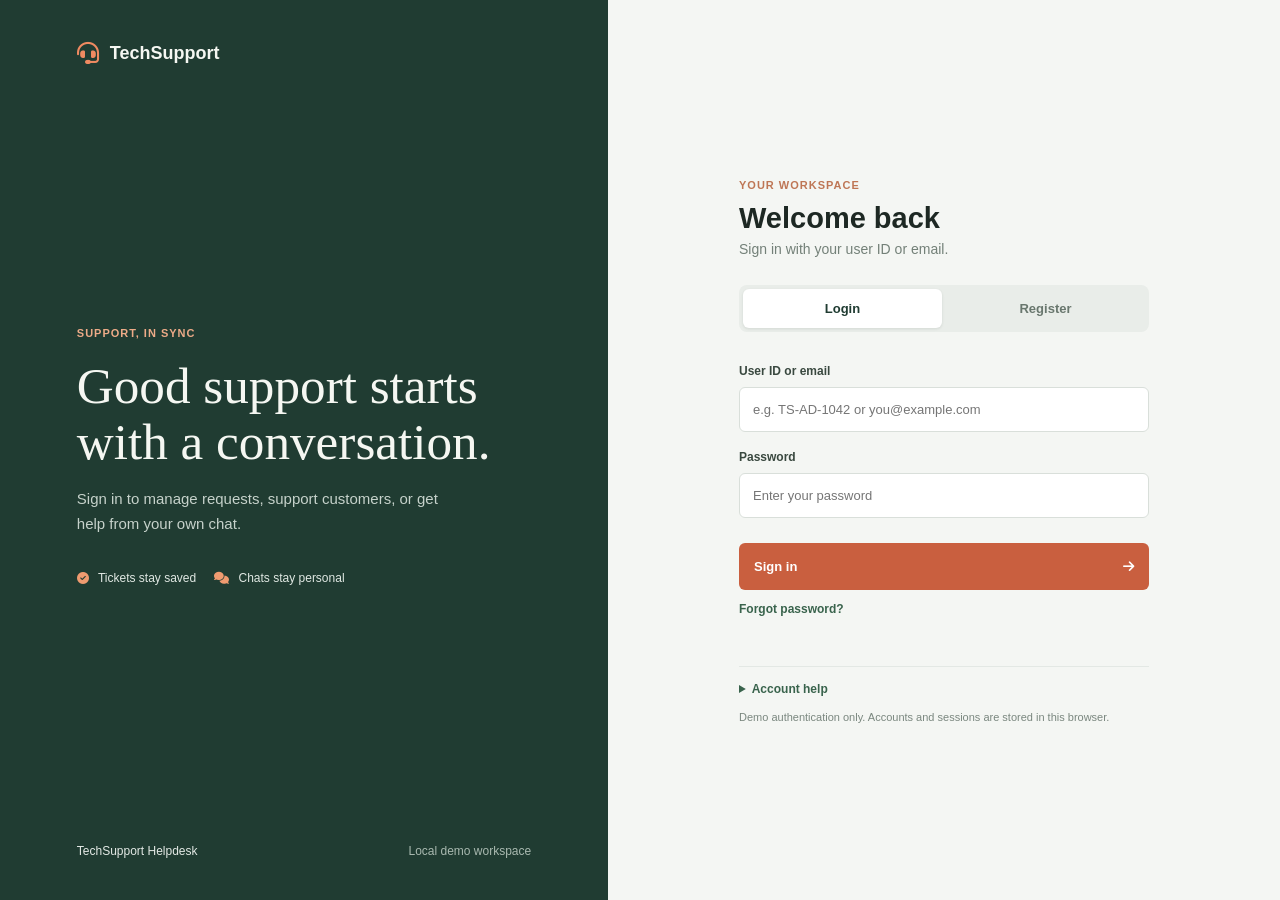
==== commit a317410c: "Add files via upload" ====
--- a/login.html
+++ b/login.html
@@ -42,6 +42,7 @@
                     <label for="loginPassword">Password</label>
                     <input id="loginPassword" name="password" type="password" autocomplete="current-password" placeholder="Enter your password" required>
                     <button class="auth-submit" type="submit">Sign in <i class="fa-solid fa-arrow-right"></i></button>
+                    <button class="auth-link-button" id="showPasswordReset" type="button">Forgot password?</button>
                 </form>
 
                 <form id="registerForm" class="auth-form" hidden>
@@ -49,25 +50,29 @@
                     <input id="registerName" name="name" autocomplete="name" placeholder="Your name" required>
                     <label for="registerEmail">Email</label>
                     <input id="registerEmail" name="email" type="email" autocomplete="email" placeholder="you@example.com" required>
-                    <label for="registerRole">Account role</label>
-                    <select id="registerRole" name="role" required>
-                        <option value="customer">Customer</option>
-                        <option value="agent">Agent</option>
-                        <option value="admin">Admin</option>
-                    </select>
                     <label for="registerPassword">Password <span class="auth-hint">At least 6 characters</span></label>
                     <input id="registerPassword" name="password" type="password" autocomplete="new-password" minlength="6" placeholder="Create a password" required>
                     <button class="auth-submit" type="submit">Create account <i class="fa-solid fa-arrow-right"></i></button>
                 </form>
 
+                <form id="passwordResetForm" class="auth-form" hidden>
+                    <label for="resetIdentity">User ID or email</label>
+                    <input id="resetIdentity" name="identity" autocomplete="username" required>
+                    <label for="resetPassword">New password <span class="auth-hint">At least 6 characters</span></label>
+                    <input id="resetPassword" name="password" type="password" autocomplete="new-password" minlength="6" required>
+                    <label for="resetPasswordConfirm">Confirm new password</label>
+                    <input id="resetPasswordConfirm" name="passwordConfirm" type="password" autocomplete="new-password" minlength="6" required>
+                    <button class="auth-submit" type="submit">Set new password <i class="fa-solid fa-arrow-right"></i></button>
+                    <p class="auth-reset-note">Local demo reset only. No email verification is available.</p>
+                </form>
+
                 <p id="authFeedback" class="auth-feedback" role="status" aria-live="polite"></p>
 
                 <details class="demo-access">
-                    <summary>Demo accounts</summary>
+                    <summary>Account help</summary>
                     <div class="demo-account-list">
-                        <p><strong>Admin</strong><span>ID: TS-ADMIN · Password: admin123</span></p>
-                        <p><strong>Agent</strong><span>ID: TS-AGENT · Password: agent123</span></p>
-                        <p><strong>Customer</strong><span>ID: TS-CUSTOMER · Password: customer123</span></p>
+                        <p><strong>Team member</strong><span>Use the ID or email provided by your admin. Set a password with Forgot password.</span></p>
+                        <p><strong>Customer</strong><span>Create an account with Register, or sign in using your registered email.</span></p>
                     </div>
                 </details>
                 <p class="auth-disclaimer">Demo authentication only. Accounts and sessions are stored in this browser.</p>
--- a/style.css
+++ b/style.css
@@ -994,6 +994,36 @@
 
 .create-ticket-btn:hover {
     background: #c92f3b;
+}
+
+.ticket-backup-tools {
+    display: flex;
+    align-items: center;
+    gap: 8px;
+}
+
+.ticket-backup-tools[hidden] {
+    display: none;
+}
+
+.ticket-backup-btn {
+    display: inline-flex;
+    align-items: center;
+    gap: 7px;
+    min-height: 38px;
+    padding: 0 12px;
+    border: 1px solid #dce3dd;
+    border-radius: 6px;
+    background: #fff;
+    color: #39483f;
+    font: inherit;
+    font-size: 12px;
+    font-weight: 600;
+    cursor: pointer;
+}
+
+.ticket-backup-btn:hover {
+    background: #f4f7f4;
 }
 
 
@@ -1524,6 +1554,30 @@
 
 .auth-submit:hover {
     background: #b64f33;
+}
+
+.auth-link-button {
+    justify-self: start;
+    padding: 3px 0;
+    border: 0;
+    background: transparent;
+    color: #39634c;
+    font: inherit;
+    font-size: 12px;
+    font-weight: 600;
+    cursor: pointer;
+}
+
+.auth-link-button:hover {
+    color: #234c36;
+    text-decoration: underline;
+}
+
+.auth-reset-note {
+    margin: 4px 0 0;
+    color: #829087;
+    font-size: 11px;
+    line-height: 1.5;
 }
 
 .auth-feedback {
